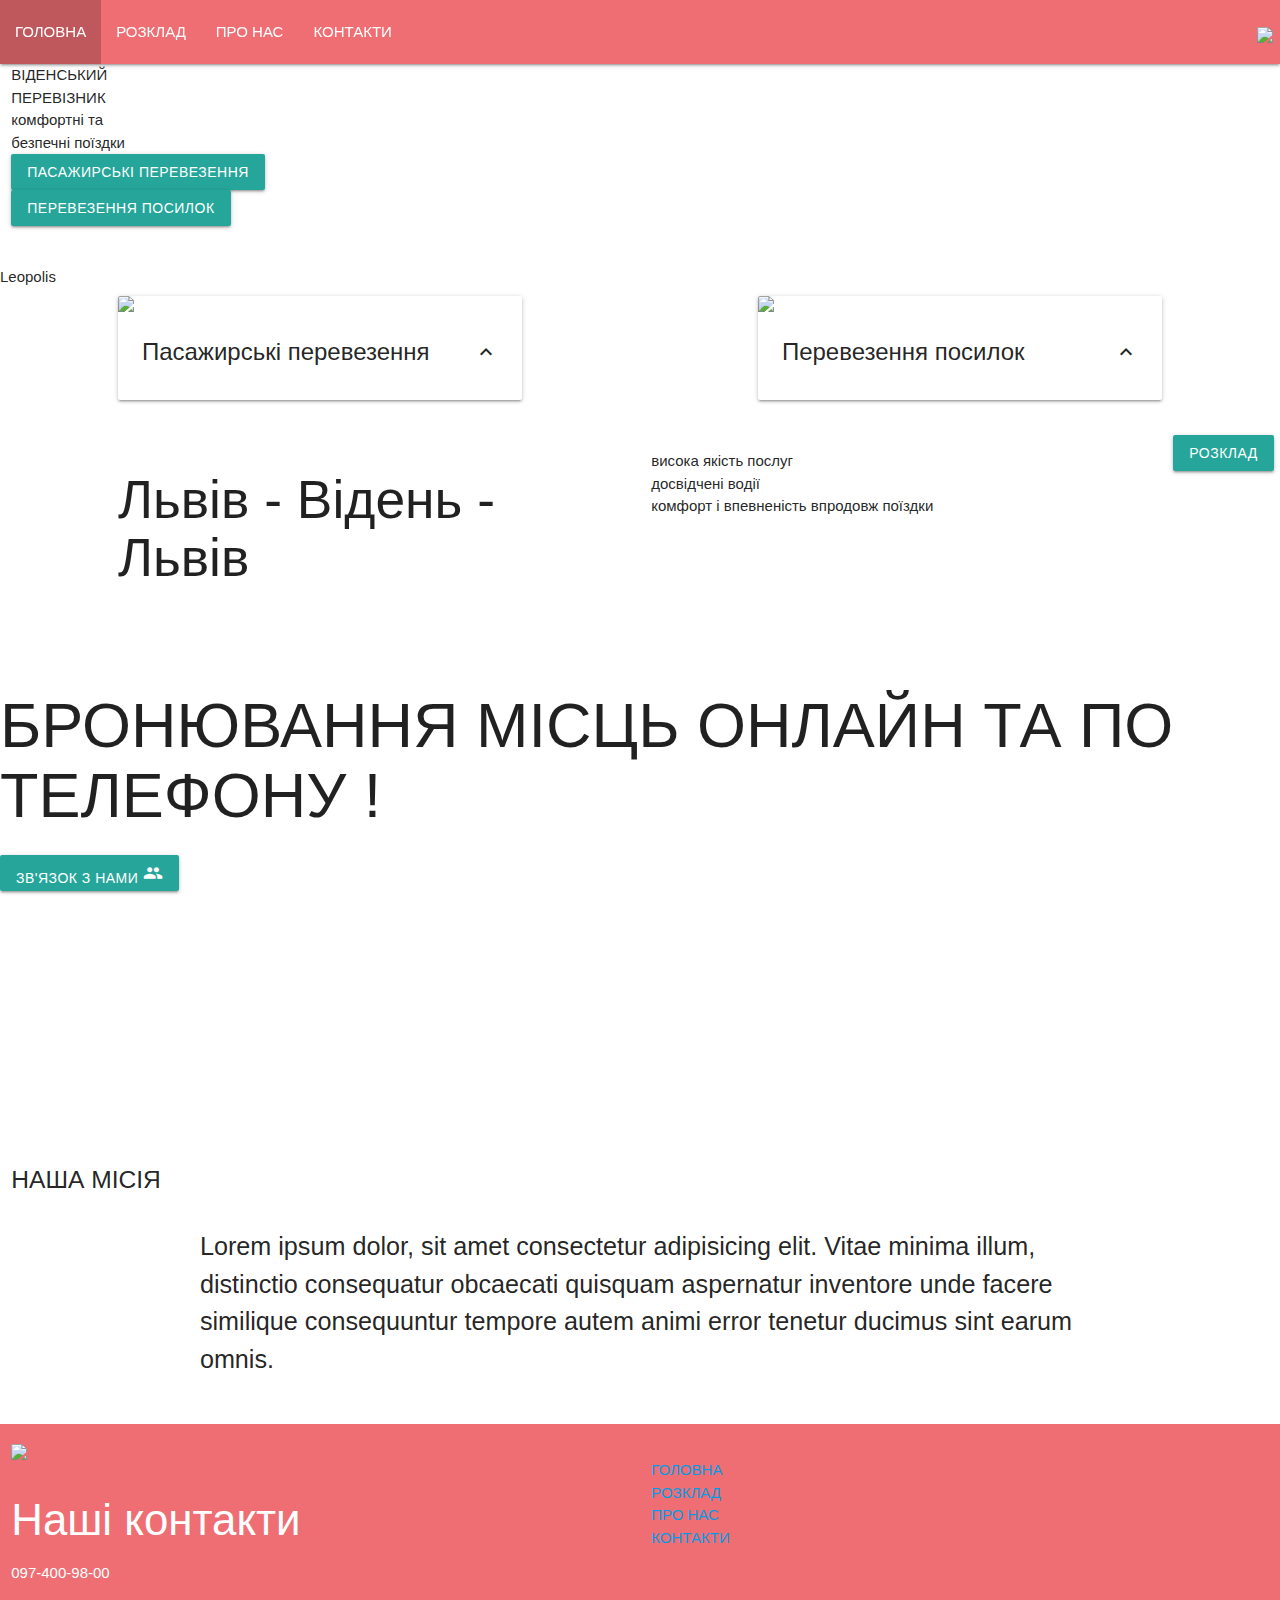
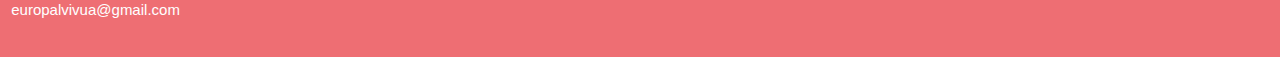
==== index.html @ f6bd413c "update html" ====
<!DOCTYPE html>
<html lang="en">
  <head>
    <meta charset="UTF-8" />
    <meta http-equiv="X-UA-Compatible" content="IE=edge" />
    <meta name="viewport" content="width=device-width, initial-scale=1.0" />
    <link rel="stylesheet" href="styles/normalize.css" />
    <link rel="preconnect" href="https://fonts.googleapis.com" />
    <link rel="preconnect" href="https://fonts.gstatic.com" crossorigin />
    <link rel="preconnect" href="https://fonts.googleapis.com" />
    <link rel="preconnect" href="https://fonts.gstatic.com" crossorigin />
    <link
      href="https://fonts.googleapis.com/css2?family=Lora:ital,wght@0,400;0,500;0,600;1,400;1,500;1,600&family=Merriweather:ital,wght@0,300;0,400;0,700;0,900;1,300;1,400;1,700&display=swap"
      rel="stylesheet"
    />
    <!-- Icons -->
    <link
      href="https://fonts.googleapis.com/icon?family=Material+Icons"
      rel="stylesheet"
    />
    <!-- Compiled and minified CSS -->
    <link
      rel="stylesheet"
      href="https://cdnjs.cloudflare.com/ajax/libs/materialize/1.0.0/css/materialize.min.css"
    />

    <!-- Compiled and minified JavaScript -->
    <script src="https://cdnjs.cloudflare.com/ajax/libs/materialize/1.0.0/js/materialize.min.js"></script>
    <link
      rel="stylesheet"
      href="https://cdnjs.cloudflare.com/ajax/libs/animate.css/4.1.1/animate.min.css"
    />
    <link rel="stylesheet" href="styles/styles.css" />

    <link rel="stylesheet" href="styles/home.css" />

    <title>
      AT-UA
    </title>
    <link rel="shortcut icon" type="image/png" href="./assets/footer-lion.png" />
  </head>
  <body>
    <div id="nav" class="navbar-fixed animate__animated animate__fadeInDown">
      <nav>
        <div class="nav-wrapper">
          <a href="#!" class="brand-logo right">
            <span class="logo-txt">
              <img src="assets/footer-lion.png" height="80px" width="auto" />
            </span>
          </a>
          <a href="#" data-target="mobile-demo" class="sidenav-trigger"
            ><i class="material-icons nav-menu">dehaze</i></a
          >
          <ul class="left hide-on-med-and-down nav-links">
            <li class="active">
              <a href="index.html">ГОЛОВНА</a>
            </li>
            <li><a href="services.html">РОЗКЛАД</a></li>
            <!-- <li><a href="process.html">Process</a></li> -->
            <li><a href="about.html">ПРО НАС</a></li>
            <li><a href="contact.html">КОНТАКТИ</a></li>
          </ul>
        </div>
      </nav>
    </div>
    <ul class="sidenav" id="mobile-demo">
      <li id="sidenav-logo">
        <img src="assets/footer-lion.png" height="68px" width="auto" />
      </li>
      <li class="active"><a href="index.html">ГОЛОВНА</a></li>
      <li><a href="services.html">РОЗКЛАД</a></li>
      <!-- <li><a href="process.html">Process</a></li> -->
      <li><a href="about.html">ПРО НАС</a></li>
      <li><a href="contact.html">КОНТАКТИ</a></li>
    </ul>
    <div class="hero-component">
      <div class="hero-img">
        <div class="row hero-row">
          <div class="col s12 m12 l7 hero-texts hide-on-med-and-down">
            <div
              class="
                hero-text
                animate__animated animate__fadeInUp animate__delay-1s
              "
            >
              ВІДЕНСЬКИЙ
            </div>
            <div
              class="
                hero-text
                animate__animated animate__fadeInUp animate__delay-1s
              "
            >
              ПЕРЕВІЗНИК
            </div>
            <!-- <div
              class="
                hero-text
                animate__animated animate__fadeInUp animate__delay-1s
              "
            >
              -
            </div> -->
            <div
              class="
                hero-text
                animate__animated animate__fadeInUp animate__delay-1s
              "
            >
              комфортні та
            </div>
            <div
              class="
                hero-text
                animate__animated animate__fadeInUp animate__delay-1s
              "
            >
              безпечні поїздки
            </div>
            <div
              class="
                hero-cta
                flex-c-center
                animate__animated animate__fadeInDown animate__delay-1s
              "
            >
              <div class="row">
                <div class="col s12 m12 l12 flex-c-center">
                  <a
                    class="waves-effect waves-light btn cta-btn"
                    href="./contact.html"
                    >Пасажирські перевезення</a
                  >
                </div>
                <div class="col s12 m12 l12 flex-c-center">
                  <a
                    href="./contact.html"
                    class="waves-effect waves-light btn cta-btn-2"
                    >Перевезення посилок</a
                  >
                </div>
              </div>
            </div>
          </div>
          <div class="col s12 flex-c-center show-on-medium hide-on-med-and-up">
            <div class="flex-c-center">
              <h2 class="small-hero-text">
                ВІДЕНСЬКИЙ ПЕРЕВІЗНИК - комфортні і безпечні поїздки
              </h2>
            </div>
            <div class="row hero-btns">
              <div class="col s12 m12 l12 flex-c-center">
                <a class="waves-effect waves-light btn cta-btn"
                  >Пасажирські перевезення</a
                >
              </div>
              <div class="col s12 m12 l12 flex-c-center">
                <a class="waves-effect waves-light btn cta-btn-2"
                  >Перевезення посилок</a
                >
              </div>
            </div>
          </div>
        </div>
      </div>
    </div>

    <section class="services-container">
      <span
        id="serv-title-lg"
        class="services-title hide-on-med-and-down animate__animated"
        >Leopolis</span
      >
      <span
        id="serv-title-small"
        class="
          serv-title-small
          show-on-medium
          hide-on-med-and-up
          animate__animated
        "
        >Leopolis</span
      >
      <div class="row serv-row">
        <div class="col l4 offset-l1 flex-c-center">
          <div id="card1" class="card service-card animate__animated">
            <div class="card-image waves-effect waves-block waves-light">
              <img
                class="activator"
                src="assets/passenger.jpg"
                height="auto"
                width="90%"
              />
            </div>
            <div class="card-content">
              <span class="card-title activator"
                ><span class="card-title-text">Пасажирські перевезення</span
                ><i class="material-icons right service-card-btn"
                  >keyboard_arrow_up</i
                ></span
              >
            </div>
            <div class="card-reveal slide-content">
              <span class="card-title"
                ><span class="card-title-text">Пасажирські перевезення</span
                ><i class="material-icons right card-close-btn">close</i></span
              >
              <div class="card-desc">
                <i class="material-icons card-desc-icon">school</i>
                <p>
                  Віденський перевізник - фірма з більш ніж 10 роками 
                  досвіду на ринку міжнародних пасажирських перевезень
                </p>
              </div>
            </div>
          </div>
        </div>
        <div class="col l2 flex-c-center"></div>
        <div class="col l4 flex-c-center">
          <div id="card2" class="card service-card animate__animated">
            <div class="card-image waves-effect waves-block waves-light">
              <img
                class="activator"
                src="assets/package.jpg"
                height="auto"
                width="90%"
              />
            </div>
            <div class="card-content">
              <span class="card-title activator"
                ><span class="card-title-text">Перевезення посилок</span>
                <i class="material-icons right service-card-btn"
                  >keyboard_arrow_up</i
                ></span
              >
            </div>
            <div class="card-reveal slide-content">
              <span class="card-title"
                ><span class="card-title-text">Перевезення посилок</span
                ><i class="material-icons right card-close-btn">close</i></span
              >
              <div class="card-desc">
                <i class="material-icons card-desc-icon">school</i>
                <p>
                  Ми лідер ринку з перевезення дрібних і середніх вантажів 
                  зі сполученням Україна - Австрія 
                </p>
              </div>
            </div>
          </div>
        </div>
      </div>
      <div class="row serv-row-2">
        <div class="col s12 m12 l10 offset-l1 wht">
          <div class="row">
            <div class="col s12 m12 l6">
              <h2 id="service-title" class="serv-title-2 animate__animated">
                Львів - Відень - Львів
              </h2>
            </div>
            <div class="col s12 m12 l6">
              <ul
                id="service-list"
                class="check-list hide-on-med-and-down animate__animated"
              >
                <li>
                  висока якість послуг
                </li>
                <li>
                  досвідчені водії
                </li>
                <li>комфорт і впевненість впродовж поїздки</li>
              </ul>
            </div>
          </div>
        </div>
        <div id="service-btn" class="flex-c-center serv-cta animate__animated">
          <a
            href="./services.html"
            class="waves-effect waves-light btn service-btn"
            >РОЗКЛАД</a
          >
        </div>
      </div>
    </section>
    <section class="main-cta-container">
      <div class="parallax-container flex-c-center">
        <div class="parallax">
          <img src="assets/hero.jpg" />
        </div>

        <h1 id="cta-text" class="cta animate__animated">
          БРОНЮВАННЯ МІСЦЬ ОНЛАЙН ТА ПО ТЕЛЕФОНУ !
        </h1>

        <a
          href="./contact.html"
          id="cta-btn"
          class="waves-effect waves-light btn main-cta-btn animate__animated"
          >ЗВ'ЯЗОК З НАМИ <i class="material-icons cta-icon">people</i></a
        >
      </div>
    </section>
    <section class="mission-container">
      <div class="row">
        <div class="col s12">
          <h5 id="mission-title" class="mission-title animate__animated">
            НАША МІСІЯ
          </h5>
        </div>
        <div class="col s12">
          <div
            id="mission"
            class="container mission-txt-container animate__animated"
          >
            <p class="mission-body flow-text">
              Lorem ipsum dolor, sit amet consectetur adipisicing elit. Vitae minima illum, distinctio consequatur obcaecati quisquam aspernatur inventore unde facere similique consequuntur tempore autem animi error tenetur ducimus sint earum omnis.
            </p>
          </div>
        </div>
      </div>
    </section>

    <footer class="page-footer">
      <div class="row footer-content">
        <div class="col s12 l6 footer-content-left">
          <img class="footer-logo" src="assets/footer-lion.png" height="200px" width="auto" />
          <div class="footer-contact">
            <h3>Наші контакти</h3>
            <p>097-400-98-00</p>
            <p>europalvivua@gmail.com</p>
          </div>
        </div>
        <div class="col s12 l6 footer-content-right">
          <ul class="footer-links">
            <li class="active"><a href="./index.html">ГОЛОВНА</a></li>
            <li><a href="./services.html">РОЗКЛАД</a></li>
            <li><a href="./about.html">ПРО НАС</a></li>
            <li><a href="./contact.html">КОНТАКТИ</a></li>
          </ul>
        </div>
      </div>
      <div class="row">
        <!-- <div class="copyright">© 2021 Copyright KT Staffing Solutions</div> -->
      </div>
    </footer>

    <script src="scripts/app.js"></script>
    <script src="scripts/home.js"></script>
  </body>
</html>
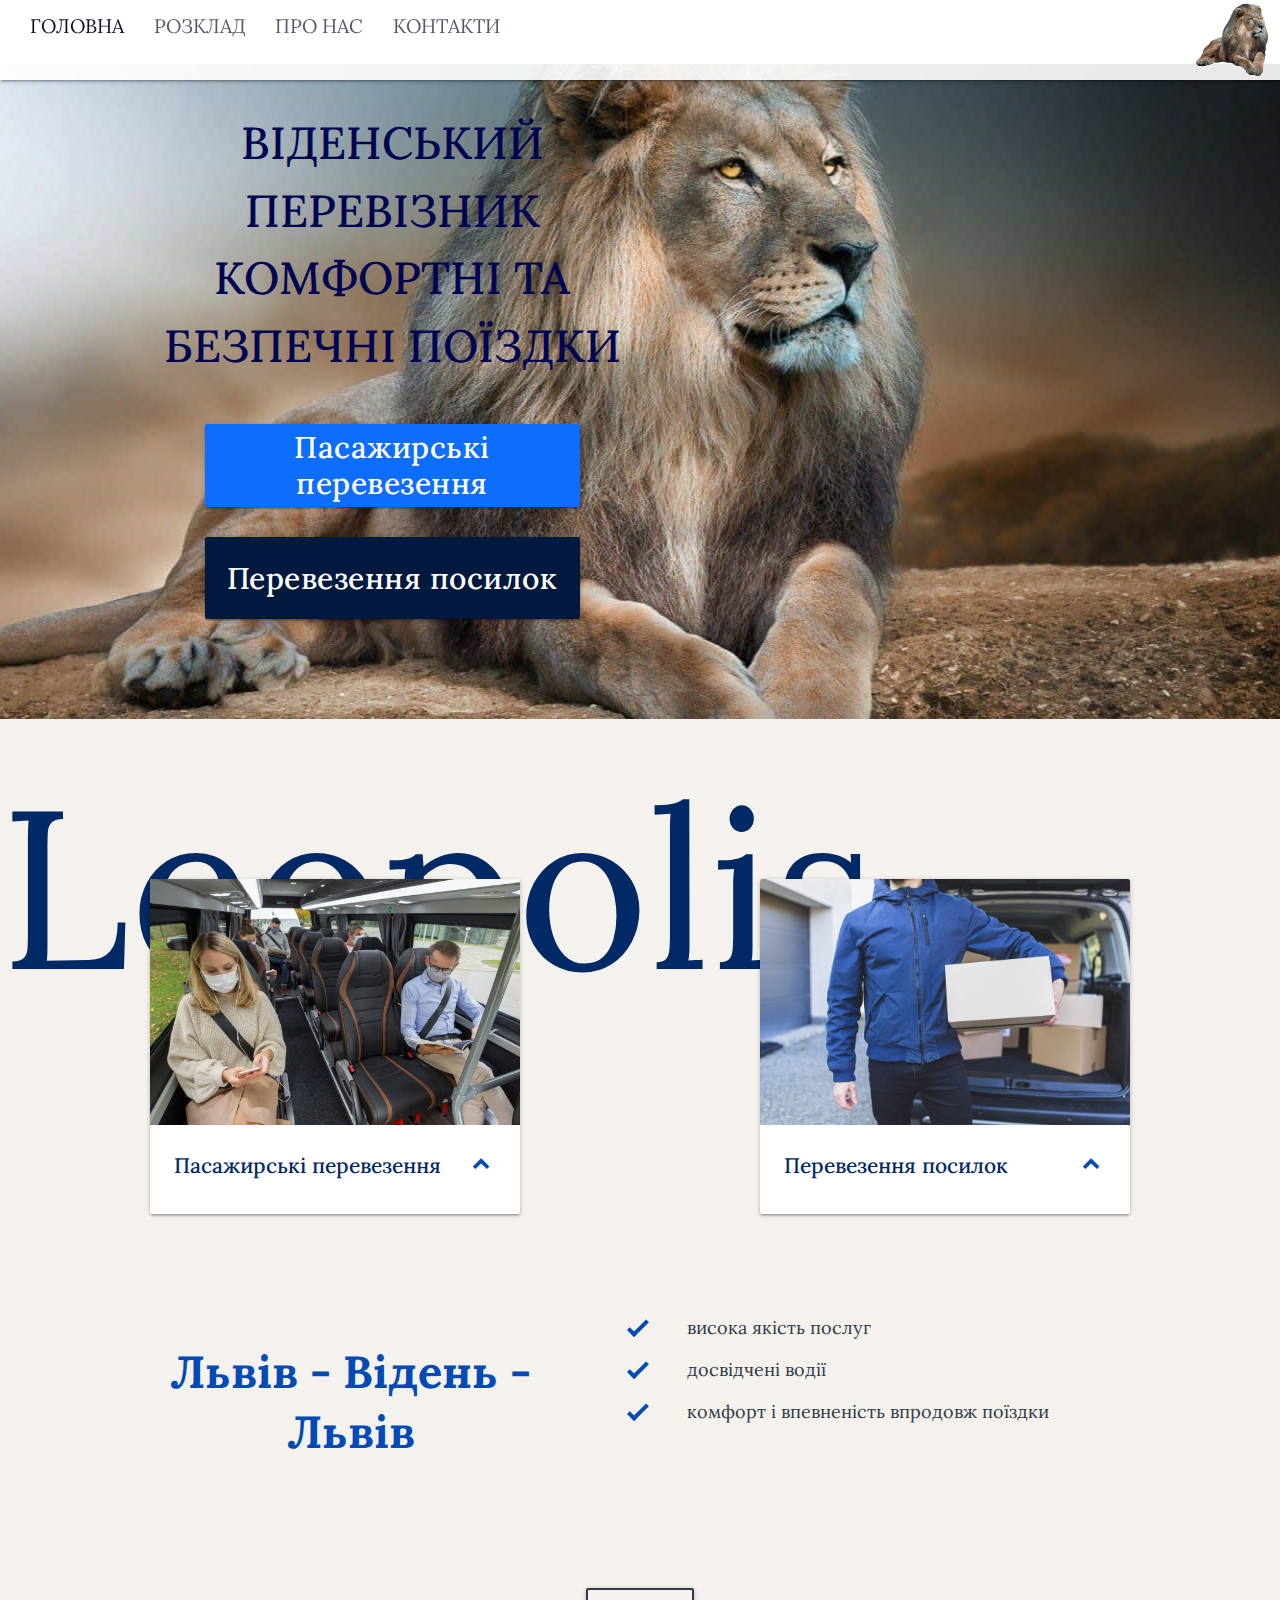
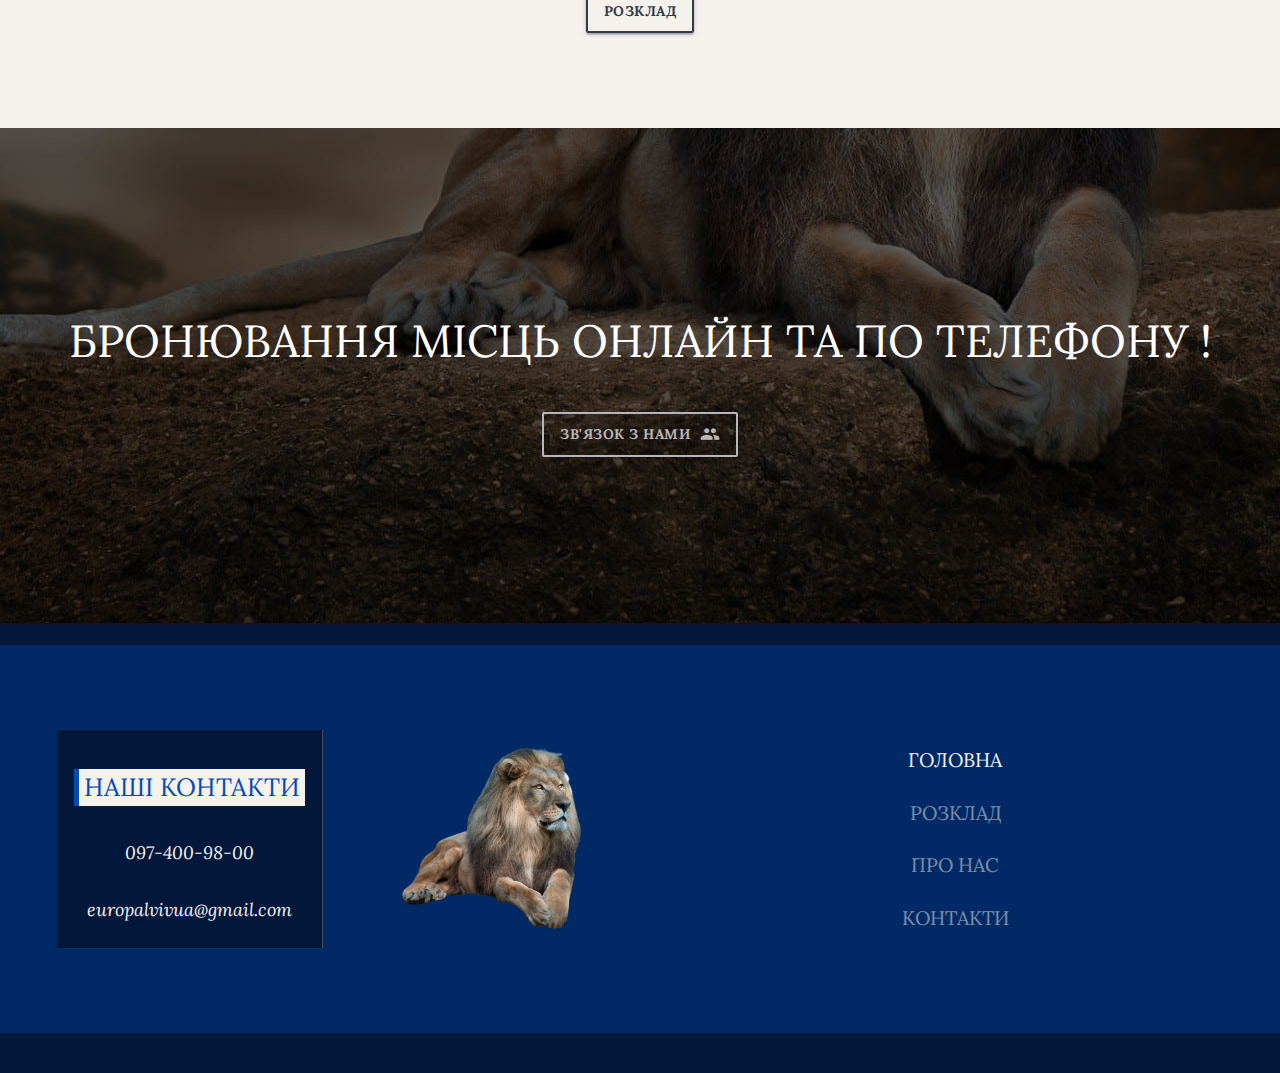
==== commit 7400d8a8: "update index" ====
--- a/index.html
+++ b/index.html
@@ -301,7 +301,7 @@
         >
       </div>
     </section>
-    <section class="mission-container">
+    <!-- <section class="mission-container">
       <div class="row">
         <div class="col s12">
           <h5 id="mission-title" class="mission-title animate__animated">
@@ -319,7 +319,7 @@
           </div>
         </div>
       </div>
-    </section>
+    </section> -->
 
     <footer class="page-footer">
       <div class="row footer-content">
--- a/styles/styles.css
+++ b/styles/styles.css
@@ -0,0 +1,518 @@
+body,
+h1,
+h2,
+h3,
+h4,
+h5,
+h6 {
+  overflow-x: hidden;
+  font-family: "Lora", serif;
+}
+p,
+span,
+div,
+li,
+section {
+  font-family: "Lora", serif;
+}
+
+footer {
+  height: 60px;
+  background-color: transparent;
+  color: #2a2d2e;
+  width: 100%;
+  border-top: 2px double #160f29;
+}
+.navbar-fixed {
+  border-bottom: none !important;
+  margin-bottom: 0px;
+}
+nav {
+  background-color: rgba(255, 255, 255, 0.9) !important;
+  /* border-bottom: 2px solid silver;
+  box-shadow: 2px 2px 3px 0px #160f298e; */
+  min-height: 80px;
+}
+.nav-contact {
+}
+.nav-links {
+  margin-left: 1rem;
+}
+.logo-txt {
+  font-size: 2rem;
+  color: #a3a0a3;
+  font-weight: 400;
+  letter-spacing: 1.5px;
+  font-style: italic;
+  display: flex;
+  align-items: flex-end;
+}
+
+.nav-links li a {
+  font-size: 1.3rem !important;
+  line-height: 3.5rem;
+  color: #160f29 !important;
+  opacity: 0.7;
+  text-transform: uppercase !important;
+}
+.nav-links li a:hover {
+  background-color: transparent !important;
+  opacity: 1 !important;
+}
+.nav-links .active {
+  background-color: transparent !important;
+}
+.nav-links .active a {
+  background-color: transparent !important;
+  opacity: 1 !important;
+}
+.tabs {
+  background-color: rgba(0, 0, 0, 0.25) !important;
+}
+
+.nav-bottom {
+  background-color: whitesmoke;
+  height: 2.5rem;
+  width: 100%;
+  display: none;
+  align-items: center;
+  justify-content: flex-end;
+}
+.nav-statement {
+  font-size: 1.2rem;
+  color: #2a2d2e;
+  letter-spacing: 0;
+  margin-right: 15px;
+  margin-left: 15px;
+  font-style: italic;
+}
+.nav-contact {
+  padding: 5px 5px;
+  color: tomato;
+  margin-left: 10px;
+  display: none;
+}
+.brand-logo {
+  margin-left: 1rem;
+}
+.nav-menu {
+  color: #160f29;
+}
+.flex-r-default {
+  display: flex;
+  flex-direction: row;
+}
+.flex-c-default {
+  display: flex;
+  flex-direction: column;
+}
+.flex-r-center {
+  display: flex;
+  flex-direction: row;
+  justify-content: center;
+  align-items: center;
+}
+.flex-r-between {
+  display: flex;
+  flex-direction: row;
+  justify-content: space-between;
+  align-items: center;
+}
+.flex-r-around {
+  display: flex;
+  flex-direction: row;
+  justify-content: space-around;
+  align-items: center;
+}
+.flex-r-even {
+  display: flex;
+  flex-direction: row;
+  justify-content: space-evenly;
+  align-items: center;
+}
+.flex-c-center {
+  display: flex;
+  flex-direction: column;
+  justify-content: center;
+  align-items: center;
+}
+.flex-c-between {
+  display: flex;
+  flex-direction: column;
+  justify-content: space-between;
+  align-items: center;
+}
+.flex-c-around {
+  display: flex;
+  flex-direction: column;
+  justify-content: space-around;
+  align-items: center;
+}
+.flex-c-even {
+  display: flex;
+  flex-direction: column;
+  justify-content: space-evenly;
+  align-items: center;
+}
+
+#sidenav-logo {
+  background-color: white;
+  display: flex;
+  justify-content: center;
+  align-items: center;
+  min-height: 5rem;
+  border-bottom: 1px solid #160f29;
+}
+.overlay {
+  width: 100%;
+  height: 100%;
+  background: rgba(0, 0, 0, 0.75);
+}
+
+/* cards */
+
+.card-title {
+  font-size: 4rem;
+  letter-spacing: 0;
+  color: #2a2d2e;
+  font-family: "Lora", serif;
+}
+.card-content {
+  padding: 0;
+}
+
+/* form */
+form h3 {
+  overflow-y: hidden;
+  text-align: center;
+  color: #405063;
+  font-size: 3rem;
+  line-height: 4rem;
+}
+
+.form-section {
+  min-height: 100vh;
+  height: 50rem;
+  display: flex;
+  flex-direction: column;
+  justify-content: center;
+  align-items: center;
+  background-color: #f5f1ed;
+  margin-top: 1rem;
+  margin-bottom: 1rem;
+}
+.form-section .row {
+  height: 80%;
+  width: 80%;
+  background-color: #fff;
+  display: flex;
+  flex-direction: column;
+  justify-content: center;
+  align-items: center;
+  padding: 2rem;
+}
+.form-section h3 {
+  overflow-y: hidden;
+  text-align: center;
+  color: #405063;
+  font-size: 3rem;
+  line-height: 4rem;
+}
+.form-btn {
+  font-family: "Lora", serif;
+  color: #03173a;
+  border: 1px solid #03173a;
+  background-color: transparent;
+}
+.form-btn:active,
+.form-btn:focus,
+.form-btn:hover {
+  background-color: #03173a;
+  color: #fff;
+}
+.browser-default {
+  border: none !important;
+  box-shadow: none !important;
+  color: silver;
+  border-bottom: 1px solid silver !important;
+  box-shadow: 0 1px 0 0 silver !important;
+}
+
+.input-field select:focus {
+  border: none !important;
+  box-shadow: none !important;
+  border-bottom: 1px solid #03173a !important;
+  box-shadow: 0 1px 0 0 #03173a !important;
+  color: #1d2020;
+  outline: none;
+}
+.input-field {
+  margin-top: 20px;
+  margin-bottom: 20px;
+}
+.input-field label {
+  color: #1d2020 !important;
+}
+.input-field textarea {
+  border-bottom: 1px solid silver;
+  box-shadow: 0 1px 0 0 silver;
+}
+.input-field textarea:focus {
+  border-bottom: 1px solid #03173a !important;
+  box-shadow: 0 1px 0 0 #03173a !important;
+}
+.input-field input {
+  border-bottom: 1px solid silver;
+  box-shadow: 0 1px 0 0 silver;
+  color: silver;
+}
+.input-field input:focus {
+  border-bottom: 1px solid #03173a !important;
+  box-shadow: 0 1px 0 0 #03173a !important;
+  color: #1d2020 !important;
+}
+
+.input-field input + label {
+  color: #1d2020 !important;
+}
+.input-field textarea + label {
+  color: #1d2020 !important;
+}
+.form-select-label {
+  color: #1d2020 !important;
+}
+.input-field input[type="tel"].focus {
+  border-bottom: 1px solid #03173a;
+  box-shadow: 0 1px 0 0 #03173a;
+}
+.input-field input[type="tel"].valid {
+  border-bottom: 1px solid #03173a;
+  box-shadow: 0 1px 0 0 #03173a;
+}
+.input-field input[type="text"].focus {
+  border-bottom: 1px solid #03173a;
+  box-shadow: 0 1px 0 0 #03173a;
+}
+
+.input-field input[type="text"].valid {
+  border-bottom: 1px solid #03173a;
+  box-shadow: 0 1px 0 0 #03173a;
+}
+.input-field input[type="email"].focus {
+  border-bottom: 1px solid #03173a;
+  box-shadow: 0 1px 0 0 #03173a;
+}
+.input-field input[type="email"].valid {
+  border-bottom: 1px solid #03173a;
+  box-shadow: 0 1px 0 0 #03173a;
+}
+.input-field input[type="date"].focus {
+  border-bottom: 1px solid #03173a !important;
+  box-shadow: 0 1px 0 0 #03173a !important;
+}
+.input-field input[type="date"].valid {
+  border-bottom: 1px solid #03173a;
+  box-shadow: 0 1px 0 0 #03173a;
+}
+
+.input-field textarea.valid {
+  border-bottom: 1px solid silver;
+  box-shadow: 0 1px 0 0 silver;
+}
+
+.form-radio {
+  height: 5rem;
+  display: flex;
+  align-items: center;
+  margin-bottom: 2rem;
+}
+.form-radio label {
+  margin-right: 1.5rem;
+}
+
+/* modal */
+.modal {
+  width: 80% !important;
+  height: 95% !important;
+  top: 2% !important;
+  max-height: 100vh !important;
+  max-width: 950px;
+  overflow-y: auto;
+}
+
+.modal-content {
+  padding-left: 1rem;
+  padding-right: 1rem;
+  background-color: #fff;
+  display: flex;
+  flex-direction: column;
+  justify-content: center;
+  align-items: center;
+}
+.modal-content h3 {
+  overflow-y: hidden;
+  font-size: 3rem;
+  line-height: 4rem;
+  color: #03173a;
+  text-align: center;
+  margin-bottom: 5rem;
+}
+.modal-form {
+  padding: 2rem;
+  background-color: #fff;
+  width: 80%;
+  max-width: 700px;
+}
+.modal-footer {
+  background-color: #03173a !important;
+}
+.modal-footer a {
+  color: #fff;
+  font-size: 1rem;
+  font-weight: 500;
+}
+
+.page-footer {
+  background-color: #03173a;
+  height: 30rem;
+  display: flex;
+  flex-direction: column;
+  justify-content: space-between;
+}
+.footer-content {
+  width: 100%;
+  height: 100%;
+  padding: 10px;
+  background-color: #012965;
+  /* display: flex; */
+  flex-direction: row;
+  justify-content: space-evenly;
+  align-items: center;
+}
+.footer-content-left {
+  height: 100%;
+  background: #012965;
+  display: flex;
+  flex-direction: row-reverse;
+  justify-content: space-around;
+  align-items: center;
+}
+.footer-content-right {
+  height: 100%;
+  background: #012965;
+  display: flex;
+  justify-content: center;
+  align-items: center;
+}
+.footer-contact {
+  padding: 10px;
+  background-color: #03173a;
+  display: flex;
+  flex-direction: column;
+  justify-content: center;
+  align-items: center;
+  box-shadow: 1px 0px 1px 0px #444b57e0;
+}
+.footer-contact p {
+  font-size: 18px;
+  text-align: center;
+  margin: 15px;
+  padding-left: 5px;
+  padding-right: 5px;
+  color: #f5f1ed;
+  font-style: italic;
+  font-weight: 300;
+}
+.footer-contact h3 {
+  font-size: 25px;
+  line-height: 27px;
+  color: #024ab6;
+  font-weight: 300;
+  border-left: 5px solid #024ab6;
+  background: #f5f1ed;
+  padding: 5px;
+  text-align: center;
+  text-transform: uppercase;
+}
+.footer-links {
+  height: 100%;
+  display: flex;
+  flex-direction: column;
+  align-items: center;
+  justify-content: center;
+}
+.footer-links li a {
+  font-size: 1.3rem !important;
+  line-height: 3.5rem;
+  text-align: center;
+  color: #f5f1ed !important;
+  opacity: 0.5;
+  text-transform: uppercase !important;
+}
+.footer-links li a:hover {
+  background-color: transparent !important;
+  opacity: 1 !important;
+}
+.footer-links .active {
+  background-color: transparent !important;
+}
+.footer-links .active a {
+  background-color: transparent !important;
+  opacity: 1 !important;
+}
+@media screen and (max-width: 600px) {
+  .footer-logo {
+    display: none;
+  }
+}
+
+/* .copyright {
+  font-size: 12px;
+  color: #03173a;
+  line-height: 16px;
+  text-align: center;
+} */
+.form-err {
+  font-size: 12px;
+  color: transparent;
+}
+.form-err-active {
+  font-size: 12px;
+  color: #bd3030;
+}
+
+@media screen and (max-width: 600px) {
+  .modal {
+    top: 0px !important;
+    height: 100% !important;
+    width: 100% !important;
+  }
+  .modal-content {
+    padding: 0rem;
+    background-color: #f5f1ed;
+    display: flex;
+    flex-direction: column;
+    justify-content: center;
+    align-items: center;
+  }
+  .modal-content h3 {
+    margin-bottom: 1rem;
+    font-size: 2rem;
+    line-height: 3rem;
+    text-align: center;
+  }
+  .modal-form {
+    width: 95%;
+  }
+  .form-radio {
+    display: flex;
+    flex-direction: column;
+    justify-content: center;
+    align-items: flex-start;
+    height: 10rem;
+  }
+}
+.select-class {
+  color: blue;
+  background: lightblue;
+}
--- a/styles/home.css
+++ b/styles/home.css
@@ -0,0 +1,386 @@
+.hero-component {
+  padding: 0rem;
+  /* //ivory */
+  background: #e2dcd6;
+}
+@media screen and (max-width: 836px){
+  .hero-img {
+  background-image: url("../assets/hero-smaller.jpg");
+  }
+}
+@media screen and (min-width: 837px){
+  .hero-img {
+  background-image: url("../assets/hero-small.jpg");
+  }
+}
+@media screen and (min-width: 1301px){
+  .hero-img {
+  background-image: url("../assets/hero.jpg");
+  background-position: center;
+  }
+}
+.hero-img {
+  /* background-image: url("../assets/hero.jpg"); */
+  background-repeat: no-repeat;
+  /* background-position: 25% 15%; */
+  background-position: center;
+  width: 100%;
+  height: auto;
+  max-height: 90vh;
+  padding: 3rem;
+  position: relative;
+  box-shadow: 2px 2px 7px 0px rgb(189, 216, 243);
+}
+
+.hero-texts {
+  display: flex;
+  flex-direction: column;
+  justify-content: center;
+  align-items: center;
+  padding: 1rem;
+  overflow: hidden;
+}
+.hero-text {
+  background-color: transparent;
+  color: #010551;
+  text-transform: uppercase;
+  font-weight: 500;
+  font-size: 3rem; /* Responsive font size */
+  text-align: center; /* Center text */
+}
+.small-hero-text {
+  color: #010551;
+  text-align: center;
+  font-weight: 500;
+  width: 100%;
+  letter-spacing: 2px;
+  font-size: 2.4rem;
+  line-height: 3rem;
+  overflow-y: hidden;
+  margin-bottom: 6rem;
+}
+
+.hero-cta {
+  margin-top: 2rem;
+  width: 100%;
+  align-self: flex-end;
+}
+.cta-btn {
+  width: 25rem;
+  height: 5.5rem;
+  font-size: 2rem;
+  text-transform: none;
+  color: #fff;
+  background-color: #0d6dfd;
+  border: 3px solid #0d6dfd;
+  font-weight: 500;
+  display: flex;
+  justify-content: center;
+  align-items: center;
+  margin: 1rem;
+  /* align-self: flex-start; */
+}
+.cta-btn:hover {
+  opacity: 0.8;
+  color: #fff;
+  background-color: #0d6dfd;
+  box-shadow: 1px 1px 1px 1px rgba(0, 0, 0, 0.5);
+}
+.cta-btn-2 {
+  width: 25rem;
+  height: 5.5rem;
+  font-size: 2rem;
+  text-transform: none;
+  background: #01193d;
+  color: #fff;
+  border: 3px solid #01193d;
+  font-weight: 500;
+  display: flex;
+  justify-content: center;
+  align-items: center;
+  margin: 1rem;
+  /* align-self: flex-end; */
+}
+
+.cta-btn-2:hover {
+  opacity: 0.8;
+  color: #fff;
+  background-color: #01193d;
+  box-shadow: 1px 1px 1px 1px rgba(0, 0, 0, 0.5);
+}
+.mission-container {
+  min-height: 60vh;
+  display: flex;
+  flex-direction: column;
+  justify-content: center;
+  align-items: center;
+  background: white;
+}
+.mission-title {
+  color: #012965;
+  font-size: 4rem;
+  margin-top: 1rem;
+  font-weight: 300;
+  text-align: center;
+  line-height: 5rem;
+  overflow-y: hidden;
+}
+.mission-body {
+  color: #313c49;
+  font-weight: 300;
+  text-align: center;
+  font-size: 1.2rem;
+  line-height: 2rem;
+}
+.services-container {
+  min-height: 35rem;
+  background: #f5f1ed;
+  padding: 2rem;
+  position: relative;
+}
+
+.services-title {
+  font-size: 15rem;
+  font-weight: 400;
+  position: absolute;
+  width: 80%;
+  top: 0;
+  left: 0;
+  color: #012965;
+}
+
+.service-btn {
+  border: 2px solid #313c49;
+  background-color: transparent;
+  color: #313c49;
+  height: 3rem;
+  display: flex;
+  justify-content: center;
+  align-items: center;
+
+  font-weight: bold;
+}
+.service-btn:hover {
+  border: 2px solid #313c49;
+  color: #fff;
+  background: #313c49;
+}
+
+.main-cta-container {
+  height: 33rem;
+  width: 100%;
+  background: rgba(0, 0, 0, 0.6);
+}
+.cta {
+  color: #fff;
+  font-weight: 300;
+  font-size: 3rem;
+  text-align: center;
+  text-transform: uppercase;
+  line-height: 4rem;
+  overflow-y: hidden;
+}
+.main-cta-btn {
+  border: 2px solid #b9b6b9;
+  height: 3rem;
+  display: flex;
+  justify-content: center;
+  align-items: center;
+  color: #b9b6b9;
+  background: rgba(0, 0, 0, 0.15);
+  font-weight: bold;
+  margin-top: 1rem;
+  margin-bottom: 2rem;
+}
+.main-cta-btn:hover {
+  color: #160f29;
+  border: 2px solid #fff;
+  background-color: #fff;
+}
+.cta-icon {
+  margin-left: 10px;
+}
+
+.wht {
+  min-height: 20rem;
+
+  margin: 40px;
+  display: flex;
+  justify-content: space-between;
+  align-items: center;
+}
+.check-list {
+  margin: 0;
+  padding-left: 2rem;
+}
+
+.check-list li {
+  position: relative;
+  list-style-type: none;
+  padding-left: 4rem;
+  margin-bottom: 1rem;
+  margin-top: 0.5rem;
+  font-size: 1.2rem;
+  color: #313c49;
+}
+
+.check-list li:before {
+  content: "";
+  display: block;
+  position: absolute;
+  left: 0;
+  top: -5px;
+  width: 10px;
+  height: 21px;
+  border-width: 0 4px 4px 0;
+  border-style: solid;
+  border-color: #024ab6;
+  transform-origin: bottom left;
+  transform: rotate(45deg);
+}
+.service-card {
+  margin: 0.5rem;
+}
+.serv-row {
+  background-image: url("../assets/Drawing.png");
+  background-position: 20% 10%;
+  margin-top: 10%;
+  margin-bottom: 3rem;
+}
+.serv-title-small {
+  width: 100%;
+  color: #010400;
+  font-size: 4rem;
+  margin-top: 1rem;
+  font-weight: 300;
+  color: #010400;
+}
+.serv-title-2 {
+  font-size: 3rem;
+  line-height: 4rem;
+  font-weight: bold;
+  color: #024ab6;
+  width: 90%;
+  text-align: center;
+  overflow-y: hidden;
+}
+
+.serv-cta {
+  width: 100%;
+  padding: 3rem;
+  margin-top: 0px;
+}
+.service-card-btn {
+  color: #024ab6;
+  font-weight: 600;
+  font-size: 30px;
+  display: flex;
+  justify-content: center;
+  align-items: center;
+  width: 30px;
+  height: 30px;
+  border-radius: 50%;
+  user-select: none;
+}
+
+.service-card-btn:hover {
+  box-shadow: none;
+  background-color: #f5f1ed;
+}
+
+.card-title-text {
+  color: #012965;
+  font-size: 1.4rem;
+  font-weight: 500;
+}
+.card-close-btn {
+  color: #024ab6;
+  width: 30px;
+  height: 30px;
+  font-size: 30px;
+  display: flex;
+  justify-content: center;
+  align-items: center;
+}
+.card-desc {
+  padding: 0.5rem;
+  margin-top: 2%;
+  display: flex;
+  flex-direction: column;
+  justify-content: space-evenly;
+  align-items: center;
+}
+.card-desc i {
+  margin-top: 0.5rem;
+  color: #313c49;
+  font-size: 30px;
+}
+
+.slide-content {
+  background-color: #313c49;
+  width: 100%;
+  height: 100%;
+  overflow-y: hidden;
+}
+.process-container {
+  background-color: #160f29;
+  padding: 2rem;
+}
+.process-container li {
+  background: transparent;
+}
+.process-collapse-control {
+  display: flex;
+  justify-content: space-between;
+  align-items: center;
+}
+.ctrl-btn {
+  color: #16697a;
+  cursor: pointer;
+  border: 2px solid #fff;
+  border-radius: 50%;
+  background: rgb(245, 240, 246);
+  background: linear-gradient(
+    174deg,
+    rgba(245, 240, 246, 1) 0%,
+    rgba(95, 166, 179, 1) 100%
+  );
+  background-clip: text;
+  -webkit-background-clip: text;
+  -moz-background-clip: text;
+  -moz-text-fill-color: transparent;
+  -webkit-text-fill-color: transparent;
+}
+.ctrl-btn:hover {
+  border: 2px solid #16697a;
+  background: rgb(22, 15, 41);
+  background: linear-gradient(
+    4deg,
+    rgba(22, 15, 41, 1) 0%,
+    rgba(95, 166, 179, 1) 100%
+  );
+  background-clip: text;
+  -webkit-background-clip: text;
+  -moz-background-clip: text;
+  -moz-text-fill-color: transparent;
+  -webkit-text-fill-color: transparent;
+}
+
+.process-section {
+  min-height: 40rem;
+}
+.process-title {
+  background: rgb(245, 240, 246);
+  background: linear-gradient(
+    174deg,
+    rgba(245, 240, 246, 1) 0%,
+    rgba(95, 166, 179, 1) 100%
+  );
+  font-size: 4rem;
+  font-weight: 300;
+  background-clip: text;
+  -webkit-background-clip: text;
+  -moz-background-clip: text;
+  -moz-text-fill-color: transparent;
+  -webkit-text-fill-color: transparent;
+}
